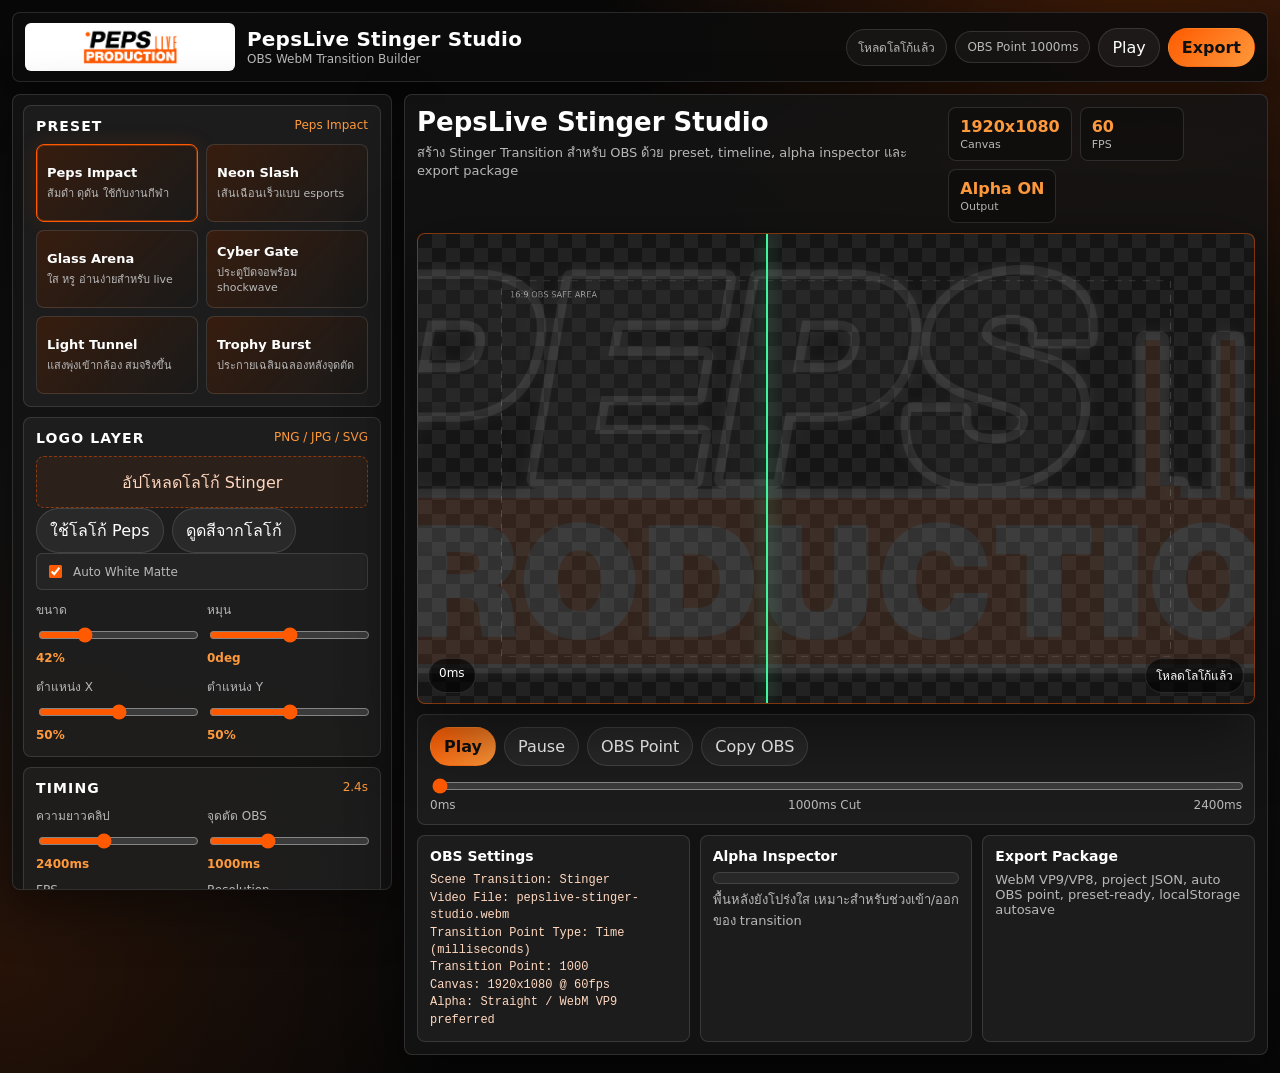
==== pepslive-stinger-studio/index.html @ f3d62029 "Add PepsLive Stinger Studio" ====
<!doctype html>
<html lang="th">
<head>
  <meta charset="utf-8" />
  <meta name="viewport" content="width=device-width, initial-scale=1" />
  <title>PepsLive Stinger Studio</title>
  <meta name="description" content="PepsLive Stinger Studio - OBS WebM transition builder for live sport production." />
  <link rel="stylesheet" href="assets/css/style.css" />
</head>
<body>
  <div class="app-shell">
    <header class="topbar">
      <div class="brand">
        <span class="brand-mark">
          <img src="assets/img/pepsproduction-logo.png" alt="PepsProduction" />
        </span>
        <span class="brand-copy">
          <strong>PepsLive Stinger Studio</strong>
          <small>OBS WebM Transition Builder</small>
        </span>
      </div>

      <div class="top-status">
        <span class="status-pill" id="autosaveStatus">Auto Save พร้อม</span>
        <span class="status-pill" id="obsPointBadge">OBS Point 1000ms</span>
        <button class="icon-btn" id="btnPlayTop" type="button" title="เล่นตัวอย่าง">Play</button>
        <button class="icon-btn primary" id="btnExportTop" type="button" title="Export WebM">Export</button>
      </div>
    </header>

    <main class="studio-grid">
      <aside class="control-panel">
        <section class="control-section">
          <div class="section-head">
            <h2>Preset</h2>
            <span id="presetName">Peps Impact</span>
          </div>
          <div class="preset-grid" id="presetGrid"></div>
        </section>

        <section class="control-section">
          <div class="section-head">
            <h2>Logo Layer</h2>
            <span>PNG / JPG / SVG</span>
          </div>
          <label class="file-drop">
            <input id="logoInput" type="file" accept="image/*" />
            <span>อัปโหลดโลโก้ Stinger</span>
          </label>
          <div class="button-row">
            <button class="tool-btn" id="btnResetLogo" type="button">ใช้โลโก้ Peps</button>
            <button class="tool-btn" id="btnAutoPalette" type="button">ดูดสีจากโลโก้</button>
          </div>
          <label class="switch-row">
            <input id="whiteMatte" type="checkbox" checked />
            <span>Auto White Matte</span>
          </label>
          <div class="field-grid two">
            <label>ขนาด
              <input id="logoSize" type="range" min="10" max="130" value="42" />
              <output id="logoSizeValue">42%</output>
            </label>
            <label>หมุน
              <input id="logoRotate" type="range" min="-30" max="30" value="0" />
              <output id="logoRotateValue">0deg</output>
            </label>
            <label>ตำแหน่ง X
              <input id="logoX" type="range" min="20" max="80" value="50" />
              <output id="logoXValue">50%</output>
            </label>
            <label>ตำแหน่ง Y
              <input id="logoY" type="range" min="20" max="80" value="50" />
              <output id="logoYValue">50%</output>
            </label>
          </div>
        </section>

        <section class="control-section">
          <div class="section-head">
            <h2>Timing</h2>
            <span id="durationBadge">2.4s</span>
          </div>
          <div class="field-grid two">
            <label>ความยาวคลิป
              <input id="duration" type="range" min="1200" max="4200" step="100" value="2400" />
              <output id="durationValue">2400ms</output>
            </label>
            <label>จุดตัด OBS
              <input id="transitionPoint" type="range" min="400" max="2400" step="50" value="1000" />
              <output id="transitionPointValue">1000ms</output>
            </label>
            <label>FPS
              <select id="fps">
                <option value="30">30</option>
                <option value="60" selected>60</option>
              </select>
            </label>
            <label>Resolution
              <select id="resolution">
                <option value="1280x720">1280 x 720</option>
                <option value="1920x1080" selected>1920 x 1080</option>
                <option value="2560x1440">2560 x 1440</option>
              </select>
            </label>
          </div>
        </section>

        <section class="control-section">
          <div class="section-head">
            <h2>Motion FX</h2>
            <span>Layer-based</span>
          </div>
          <div class="toggle-grid">
            <label><input id="enablePanels" type="checkbox" checked /> Curtain Panels</label>
            <label><input id="enableSweep" type="checkbox" checked /> Alpha Sweep</label>
            <label><input id="enableParticles" type="checkbox" checked /> Particles</label>
            <label><input id="enableShockwave" type="checkbox" checked /> Shockwave</label>
            <label><input id="enableBars" type="checkbox" checked /> Split Bars</label>
            <label><input id="enableLabel" type="checkbox" checked /> Title Badge</label>
          </div>
          <div class="field-grid two">
            <label>ความแรง
              <input id="intensity" type="range" min="10" max="100" value="72" />
              <output id="intensityValue">72%</output>
            </label>
            <label>องศาแสง
              <input id="sweepAngle" type="range" min="-45" max="45" value="22" />
              <output id="sweepAngleValue">22deg</output>
            </label>
            <label>Easing
              <select id="easing">
                <option value="cinematic" selected>Cinematic</option>
                <option value="snappy">Snappy</option>
                <option value="smooth">Smooth</option>
              </select>
            </label>
            <label>Title
              <input id="stingerLabel" type="text" value="PEPS LIVE" maxlength="18" />
            </label>
          </div>
        </section>

        <section class="control-section">
          <div class="section-head">
            <h2>Color & Export</h2>
            <span>OBS Ready</span>
          </div>
          <div class="color-grid">
            <label>Primary <input id="primaryColor" type="color" value="#ff5a00" /></label>
            <label>Secondary <input id="secondaryColor" type="color" value="#111111" /></label>
            <label>Glow <input id="glowColor" type="color" value="#ffffff" /></label>
            <label>Accent <input id="accentColor" type="color" value="#ff9a3c" /></label>
          </div>
          <div class="field-grid two">
            <label>Preview BG
              <select id="previewBg">
                <option value="checker" selected>Checker</option>
                <option value="dark">Dark Scene</option>
                <option value="bright">Bright Scene</option>
                <option value="court">Sport Court</option>
              </select>
            </label>
            <label>Bitrate
              <select id="bitrate">
                <option value="12000000">12 Mbps</option>
                <option value="25000000">25 Mbps</option>
                <option value="50000000" selected>50 Mbps</option>
                <option value="80000000">80 Mbps</option>
              </select>
            </label>
          </div>
          <div class="button-row">
            <button class="tool-btn primary" id="btnExport" type="button">บันทึก WebM</button>
            <button class="tool-btn" id="btnSaveJson" type="button">Save JSON</button>
            <label class="tool-btn file-inline">Load JSON<input id="loadJsonInput" type="file" accept=".json,application/json" /></label>
          </div>
        </section>
      </aside>

      <section class="preview-panel">
        <div class="preview-head">
          <div>
            <h1>PepsLive Stinger Studio</h1>
            <p>สร้าง Stinger Transition สำหรับ OBS ด้วย preset, timeline, alpha inspector และ export package</p>
          </div>
          <div class="metric-row">
            <span><b id="metricResolution">1920x1080</b><small>Canvas</small></span>
            <span><b id="metricFps">60</b><small>FPS</small></span>
            <span><b id="metricAlpha">Alpha ON</b><small>Output</small></span>
          </div>
        </div>

        <div class="canvas-shell" id="canvasShell">
          <canvas id="stageCanvas" width="1920" height="1080"></canvas>
          <div class="transition-line" id="transitionLine"></div>
          <div class="canvas-hud">
            <span id="timeReadout">0ms</span>
            <span id="exportState">Preview Ready</span>
          </div>
        </div>

        <div class="timeline-card">
          <div class="transport">
            <button class="round-btn primary" id="btnPlay" type="button">Play</button>
            <button class="round-btn" id="btnPause" type="button">Pause</button>
            <button class="round-btn" id="btnAtPoint" type="button">OBS Point</button>
            <button class="round-btn" id="btnCopyObs" type="button">Copy OBS</button>
          </div>
          <input id="timeline" class="timeline" type="range" min="0" max="1000" value="0" />
          <div class="timeline-labels">
            <span>0ms</span>
            <span id="timelinePointLabel">1000ms Cut</span>
            <span id="timelineEndLabel">2400ms</span>
          </div>
        </div>

        <div class="info-grid">
          <article class="info-card">
            <h3>OBS Settings</h3>
            <pre id="obsSettings"></pre>
          </article>
          <article class="info-card">
            <h3>Alpha Inspector</h3>
            <div class="alpha-track">
              <span id="alphaCoverage"></span>
            </div>
            <p id="alphaNote">พื้นหลังโปร่งใส ยกเว้นช่วง curtain/panels ที่ตั้งใจปิดจอ</p>
          </article>
          <article class="info-card">
            <h3>Export Package</h3>
            <p>WebM VP9/VP8, project JSON, auto OBS point, preset-ready, localStorage autosave</p>
          </article>
        </div>
      </section>
    </main>
  </div>

  <script src="assets/js/app.js"></script>
</body>
</html>
---- pepslive-stinger-studio/assets/css/style.css ----
:root {
  --bg: #080808;
  --bg-2: #111111;
  --panel: rgba(20, 20, 20, 0.86);
  --panel-solid: #151515;
  --card: rgba(255, 255, 255, 0.045);
  --line: rgba(255, 255, 255, 0.12);
  --line-strong: rgba(255, 90, 0, 0.46);
  --text: #ffffff;
  --muted: #b8b8b8;
  --soft: #777777;
  --orange: #ff5a00;
  --orange-2: #ff9a3c;
  --good: #42f59b;
  --warn: #ffd166;
  --bad: #ff6b6b;
  --shadow: 0 18px 55px rgba(0, 0, 0, 0.45);
  --radius: 8px;
}

* {
  box-sizing: border-box;
}

html,
body {
  min-height: 100%;
}

body {
  margin: 0;
  color: var(--text);
  font-family: "IBM Plex Sans Thai", "Segoe UI", Tahoma, system-ui, sans-serif;
  background:
    radial-gradient(circle at 90% -10%, rgba(255, 90, 0, 0.25), transparent 34%),
    radial-gradient(circle at 0% 90%, rgba(255, 90, 0, 0.12), transparent 28%),
    linear-gradient(180deg, #080808, #111111 48%, #070707);
}

button,
input,
select {
  font: inherit;
}

button {
  cursor: pointer;
}

.app-shell {
  width: min(1880px, calc(100vw - 24px));
  margin: 0 auto;
  padding: 12px 0 18px;
}

.topbar {
  min-height: 68px;
  display: flex;
  justify-content: space-between;
  gap: 12px;
  align-items: center;
  padding: 10px 12px;
  border: 1px solid var(--line);
  border-radius: var(--radius);
  background: rgba(13, 13, 13, 0.92);
  box-shadow: var(--shadow);
}

.brand {
  min-width: 0;
  display: flex;
  align-items: center;
  gap: 12px;
}

.brand-mark {
  width: 210px;
  height: 48px;
  display: flex;
  align-items: center;
  padding: 5px 9px;
  background: #ffffff;
  border-radius: 6px;
  overflow: hidden;
  flex-shrink: 0;
}

.brand-mark img {
  display: block;
  width: 100%;
  height: 100%;
  object-fit: contain;
}

.brand-copy {
  display: grid;
  gap: 2px;
  min-width: 0;
}

.brand-copy strong {
  font-size: 20px;
  line-height: 1.1;
  letter-spacing: 0.01em;
}

.brand-copy small {
  color: var(--muted);
  font-size: 12px;
}

.top-status,
.button-row,
.transport,
.metric-row {
  display: flex;
  align-items: center;
  gap: 8px;
  flex-wrap: wrap;
}

.top-status {
  justify-content: flex-end;
}

.status-pill {
  border: 1px solid var(--line);
  color: var(--muted);
  background: rgba(255, 255, 255, 0.04);
  padding: 8px 11px;
  border-radius: 999px;
  font-size: 12px;
  white-space: nowrap;
}

.icon-btn,
.tool-btn,
.round-btn {
  border: 1px solid var(--line);
  color: var(--text);
  background: rgba(255, 255, 255, 0.055);
  border-radius: 999px;
  padding: 9px 13px;
  transition: transform 0.16s ease, border-color 0.16s ease, background 0.16s ease;
}

.icon-btn:hover,
.tool-btn:hover,
.round-btn:hover {
  transform: translateY(-1px);
  border-color: var(--line-strong);
  background: rgba(255, 90, 0, 0.11);
}

.primary,
.tool-btn.primary,
.round-btn.primary {
  border-color: transparent;
  background: linear-gradient(135deg, var(--orange), var(--orange-2));
  color: #101010;
  font-weight: 800;
}

.studio-grid {
  display: grid;
  grid-template-columns: 380px minmax(0, 1fr);
  gap: 12px;
  margin-top: 12px;
}

.control-panel,
.preview-panel {
  min-width: 0;
  border: 1px solid var(--line);
  border-radius: var(--radius);
  background: var(--panel);
  box-shadow: var(--shadow);
}

.control-panel {
  height: calc(100vh - 104px);
  min-height: 740px;
  overflow: auto;
  padding: 10px;
}

.preview-panel {
  padding: 12px;
}

.control-section,
.info-card,
.timeline-card {
  border: 1px solid var(--line);
  border-radius: var(--radius);
  background: var(--card);
  padding: 12px;
}

.control-section + .control-section {
  margin-top: 10px;
}

.section-head,
.preview-head {
  display: flex;
  justify-content: space-between;
  gap: 12px;
  align-items: flex-start;
  margin-bottom: 10px;
}

.section-head h2,
.preview-head h1,
.info-card h3 {
  margin: 0;
}

.section-head h2 {
  font-size: 14px;
  color: #fff;
  text-transform: uppercase;
  letter-spacing: 0.08em;
}

.section-head span {
  color: var(--orange-2);
  font-size: 12px;
  text-align: right;
}

.preview-head h1 {
  font-size: 26px;
}

.preview-head p,
.info-card p {
  margin: 5px 0 0;
  color: var(--muted);
  font-size: 13px;
}

.metric-row span {
  min-width: 104px;
  display: grid;
  gap: 2px;
  padding: 9px 11px;
  border: 1px solid var(--line);
  border-radius: var(--radius);
  background: rgba(0, 0, 0, 0.24);
}

.metric-row b {
  color: var(--orange-2);
}

.metric-row small {
  color: var(--muted);
  font-size: 11px;
}

.preset-grid {
  display: grid;
  grid-template-columns: 1fr 1fr;
  gap: 8px;
}

.preset-card {
  min-height: 78px;
  border: 1px solid var(--line);
  color: var(--text);
  border-radius: var(--radius);
  background:
    linear-gradient(135deg, rgba(255, 90, 0, 0.16), rgba(255, 255, 255, 0.035)),
    #111111;
  padding: 10px;
  text-align: left;
}

.preset-card strong {
  display: block;
  font-size: 13px;
}

.preset-card small {
  display: block;
  color: var(--muted);
  margin-top: 4px;
  font-size: 11px;
}

.preset-card.active {
  border-color: var(--orange);
  box-shadow: inset 0 0 0 1px rgba(255, 90, 0, 0.35), 0 0 22px rgba(255, 90, 0, 0.12);
}

.file-drop {
  min-height: 52px;
  display: grid;
  place-items: center;
  border: 1px dashed var(--line-strong);
  border-radius: var(--radius);
  background: rgba(255, 90, 0, 0.07);
  color: #ffd6bf;
  cursor: pointer;
}

.file-drop input,
.file-inline input {
  display: none;
}

.field-grid {
  display: grid;
  gap: 10px;
  margin-top: 10px;
}

.field-grid.two {
  grid-template-columns: 1fr 1fr;
}

.field-grid label,
.color-grid label {
  display: grid;
  gap: 6px;
  color: var(--muted);
  font-size: 12px;
}

input[type="text"],
select {
  width: 100%;
  height: 38px;
  border: 1px solid var(--line);
  color: var(--text);
  background: rgba(5, 5, 5, 0.62);
  border-radius: 6px;
  padding: 0 10px;
  outline: none;
}

input[type="range"] {
  width: 100%;
  accent-color: var(--orange);
}

output {
  color: var(--orange-2);
  font-weight: 700;
  min-height: 16px;
}

.toggle-grid {
  display: grid;
  grid-template-columns: 1fr 1fr;
  gap: 8px;
}

.toggle-grid label,
.switch-row {
  display: flex;
  gap: 8px;
  align-items: center;
  color: var(--muted);
  font-size: 12px;
  padding: 8px;
  border: 1px solid var(--line);
  border-radius: 6px;
  background: rgba(255, 255, 255, 0.035);
}

.toggle-grid input,
.switch-row input {
  width: auto;
  accent-color: var(--orange);
}

.color-grid {
  display: grid;
  grid-template-columns: repeat(4, 1fr);
  gap: 8px;
}

input[type="color"] {
  width: 100%;
  height: 36px;
  border: 0;
  padding: 0;
  border-radius: 6px;
  background: transparent;
}

.canvas-shell {
  position: relative;
  width: 100%;
  aspect-ratio: 16 / 9;
  overflow: hidden;
  border: 1px solid var(--line-strong);
  border-radius: var(--radius);
  background-color: #151515;
  background-image:
    linear-gradient(45deg, rgba(255,255,255,.055) 25%, transparent 25%),
    linear-gradient(-45deg, rgba(255,255,255,.055) 25%, transparent 25%),
    linear-gradient(45deg, transparent 75%, rgba(255,255,255,.055) 75%),
    linear-gradient(-45deg, transparent 75%, rgba(255,255,255,.055) 75%);
  background-size: 28px 28px;
  background-position: 0 0, 0 14px, 14px -14px, -14px 0;
  box-shadow: 0 24px 70px rgba(0, 0, 0, 0.52);
}

.canvas-shell.bg-dark {
  background-image: radial-gradient(circle at 35% 20%, rgba(255, 90, 0, 0.17), transparent 32%), linear-gradient(135deg, #050505, #171717);
}

.canvas-shell.bg-bright {
  background-image: linear-gradient(135deg, #dadada, #ffffff);
}

.canvas-shell.bg-court {
  background-image:
    linear-gradient(90deg, rgba(255,255,255,.14) 1px, transparent 1px),
    linear-gradient(rgba(255,255,255,.12) 1px, transparent 1px),
    radial-gradient(circle at 50% 50%, transparent 0 72px, rgba(255,255,255,.35) 73px 76px, transparent 77px),
    linear-gradient(135deg, #101010, #251407 60%, #111111);
  background-size: 140px 140px, 140px 140px, 100% 100%, 100% 100%;
}

#stageCanvas {
  display: block;
  width: 100%;
  height: 100%;
}

.transition-line {
  position: absolute;
  inset-block: 0;
  width: 2px;
  left: 41.666%;
  background: var(--good);
  box-shadow: 0 0 16px rgba(66, 245, 155, 0.72);
  pointer-events: none;
}

.canvas-hud {
  position: absolute;
  left: 10px;
  right: 10px;
  bottom: 10px;
  display: flex;
  justify-content: space-between;
  gap: 10px;
  pointer-events: none;
}

.canvas-hud span {
  border: 1px solid var(--line);
  border-radius: 999px;
  color: var(--text);
  background: rgba(0, 0, 0, 0.62);
  padding: 7px 10px;
  font-size: 12px;
}

.timeline-card {
  margin-top: 10px;
}

.timeline {
  width: 100%;
  margin-top: 12px;
}

.timeline-labels {
  display: flex;
  justify-content: space-between;
  color: var(--muted);
  font-size: 12px;
}

.info-grid {
  display: grid;
  grid-template-columns: 1fr 1fr 1fr;
  gap: 10px;
  margin-top: 10px;
}

.info-card h3 {
  font-size: 14px;
  margin-bottom: 8px;
}

.info-card pre {
  margin: 0;
  color: #ffd8bf;
  white-space: pre-wrap;
  font-size: 12px;
  line-height: 1.45;
}

.alpha-track {
  height: 12px;
  overflow: hidden;
  border: 1px solid var(--line);
  border-radius: 999px;
  background: rgba(255, 255, 255, 0.055);
}

.alpha-track span {
  display: block;
  width: 0%;
  height: 100%;
  border-radius: inherit;
  background: linear-gradient(90deg, var(--orange), var(--good));
}

@media (max-width: 1180px) {
  .studio-grid,
  .info-grid {
    grid-template-columns: 1fr;
  }

  .control-panel {
    height: auto;
    min-height: auto;
  }
}

@media (max-width: 740px) {
  .app-shell {
    width: min(100vw - 12px, 1880px);
    padding-top: 6px;
  }

  .topbar,
  .preview-head {
    flex-direction: column;
    align-items: stretch;
  }

  .brand-mark {
    width: 156px;
  }

  .field-grid.two,
  .color-grid,
  .toggle-grid,
  .preset-grid {
    grid-template-columns: 1fr;
  }

  .metric-row span {
    min-width: calc(50% - 4px);
  }
}
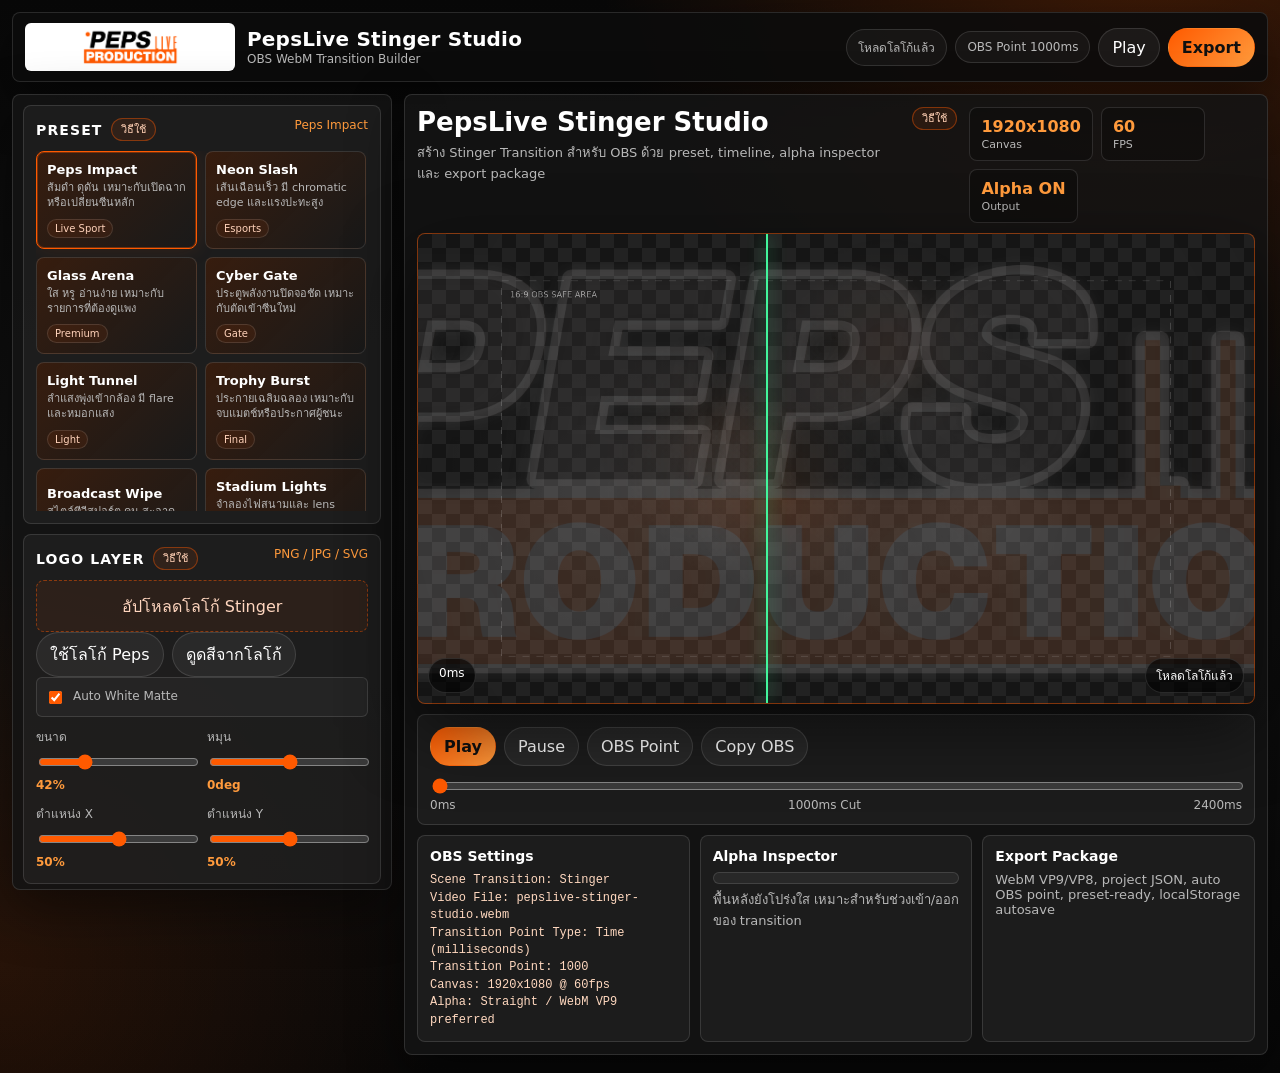
==== commit 02d9813b: "Enhance Stinger Studio effects and help UI" ====
--- a/pepslive-stinger-studio/index.html
+++ b/pepslive-stinger-studio/index.html
@@ -32,7 +32,10 @@
       <aside class="control-panel">
         <section class="control-section">
           <div class="section-head">
-            <h2>Preset</h2>
+            <div class="section-title">
+              <h2>Preset</h2>
+              <button class="help-btn" type="button" data-help="preset">วิธีใช้</button>
+            </div>
             <span id="presetName">Peps Impact</span>
           </div>
           <div class="preset-grid" id="presetGrid"></div>
@@ -40,7 +43,10 @@
 
         <section class="control-section">
           <div class="section-head">
-            <h2>Logo Layer</h2>
+            <div class="section-title">
+              <h2>Logo Layer</h2>
+              <button class="help-btn" type="button" data-help="logo">วิธีใช้</button>
+            </div>
             <span>PNG / JPG / SVG</span>
           </div>
           <label class="file-drop">
@@ -77,7 +83,10 @@
 
         <section class="control-section">
           <div class="section-head">
-            <h2>Timing</h2>
+            <div class="section-title">
+              <h2>Timing</h2>
+              <button class="help-btn" type="button" data-help="timing">วิธีใช้</button>
+            </div>
             <span id="durationBadge">2.4s</span>
           </div>
           <div class="field-grid two">
@@ -107,8 +116,11 @@
 
         <section class="control-section">
           <div class="section-head">
-            <h2>Motion FX</h2>
-            <span>Layer-based</span>
+            <div class="section-title">
+              <h2>Motion FX</h2>
+              <button class="help-btn" type="button" data-help="motion">วิธีใช้</button>
+            </div>
+            <span>Realistic Layers</span>
           </div>
           <div class="toggle-grid">
             <label><input id="enablePanels" type="checkbox" checked /> Curtain Panels</label>
@@ -116,6 +128,15 @@
             <label><input id="enableParticles" type="checkbox" checked /> Particles</label>
             <label><input id="enableShockwave" type="checkbox" checked /> Shockwave</label>
             <label><input id="enableBars" type="checkbox" checked /> Split Bars</label>
+            <label><input id="enableLightRays" type="checkbox" checked /> Light Rays</label>
+            <label><input id="enableLensFlare" type="checkbox" checked /> Lens Flare</label>
+            <label><input id="enableGlowMist" type="checkbox" checked /> Glow Mist</label>
+            <label><input id="enableEnergyRing" type="checkbox" checked /> Energy Ring</label>
+            <label><input id="enableChromatic" type="checkbox" checked /> Chromatic Edge</label>
+            <label><input id="enableShutter" type="checkbox" checked /> Shutter Wipe</label>
+            <label><input id="enableVignette" type="checkbox" checked /> Vignette</label>
+            <label><input id="enableCameraShake" type="checkbox" checked /> Camera Shake</label>
+            <label><input id="enableMotionBlur" type="checkbox" checked /> Motion Blur</label>
             <label><input id="enableLabel" type="checkbox" checked /> Title Badge</label>
           </div>
           <div class="field-grid two">
@@ -124,8 +145,12 @@
               <output id="intensityValue">72%</output>
             </label>
             <label>องศาแสง
-              <input id="sweepAngle" type="range" min="-45" max="45" value="22" />
+              <input id="sweepAngle" type="range" min="0" max="360" step="1" value="22" />
               <output id="sweepAngleValue">22deg</output>
+            </label>
+            <label>ความสมจริง
+              <input id="realism" type="range" min="0" max="100" value="68" />
+              <output id="realismValue">68%</output>
             </label>
             <label>Easing
               <select id="easing">
@@ -142,7 +167,10 @@
 
         <section class="control-section">
           <div class="section-head">
-            <h2>Color & Export</h2>
+            <div class="section-title">
+              <h2>Color & Export</h2>
+              <button class="help-btn" type="button" data-help="export">วิธีใช้</button>
+            </div>
             <span>OBS Ready</span>
           </div>
           <div class="color-grid">
@@ -183,6 +211,7 @@
             <h1>PepsLive Stinger Studio</h1>
             <p>สร้าง Stinger Transition สำหรับ OBS ด้วย preset, timeline, alpha inspector และ export package</p>
           </div>
+          <button class="help-btn preview-help" type="button" data-help="preview">วิธีใช้</button>
           <div class="metric-row">
             <span><b id="metricResolution">1920x1080</b><small>Canvas</small></span>
             <span><b id="metricFps">60</b><small>FPS</small></span>
@@ -235,6 +264,19 @@
     </main>
   </div>
 
+  <div class="modal-backdrop" id="helpModal" hidden>
+    <div class="help-modal" role="dialog" aria-modal="true" aria-labelledby="helpTitle">
+      <div class="help-modal-head">
+        <div>
+          <h2 id="helpTitle">วิธีใช้</h2>
+          <p id="helpIntro">คำอธิบายหมวดนี้</p>
+        </div>
+        <button class="modal-close" id="helpClose" type="button" aria-label="ปิด">×</button>
+      </div>
+      <div class="help-body" id="helpBody"></div>
+    </div>
+  </div>
+
   <script src="assets/js/app.js"></script>
 </body>
 </html>
--- a/pepslive-stinger-studio/assets/css/style.css
+++ b/pepslive-stinger-studio/assets/css/style.css
@@ -47,6 +47,10 @@
   cursor: pointer;
 }
 
+[hidden] {
+  display: none !important;
+}
+
 .app-shell {
   width: min(1880px, calc(100vw - 24px));
   margin: 0 auto;
@@ -210,6 +214,13 @@
   margin-bottom: 10px;
 }
 
+.section-title {
+  display: flex;
+  min-width: 0;
+  align-items: center;
+  gap: 8px;
+}
+
 .section-head h2,
 .preview-head h1,
 .info-card h3 {
@@ -229,6 +240,27 @@
   text-align: right;
 }
 
+.help-btn {
+  border: 1px solid rgba(255, 90, 0, 0.42);
+  color: #ffd0b4;
+  background: rgba(255, 90, 0, 0.09);
+  border-radius: 999px;
+  padding: 5px 9px;
+  font-size: 11px;
+  line-height: 1;
+  white-space: nowrap;
+}
+
+.help-btn:hover {
+  background: rgba(255, 90, 0, 0.18);
+  border-color: rgba(255, 154, 60, 0.78);
+}
+
+.preview-help {
+  margin-left: auto;
+  align-self: flex-start;
+}
+
 .preview-head h1 {
   font-size: 26px;
 }
@@ -263,10 +295,13 @@
   display: grid;
   grid-template-columns: 1fr 1fr;
   gap: 8px;
+  max-height: 360px;
+  overflow: auto;
+  padding-right: 2px;
 }
 
 .preset-card {
-  min-height: 78px;
+  min-height: 92px;
   border: 1px solid var(--line);
   color: var(--text);
   border-radius: var(--radius);
@@ -287,6 +322,19 @@
   color: var(--muted);
   margin-top: 4px;
   font-size: 11px;
+  line-height: 1.35;
+}
+
+.preset-card em {
+  display: inline-flex;
+  margin-top: 8px;
+  border: 1px solid rgba(255, 255, 255, 0.12);
+  border-radius: 999px;
+  color: #ffd2ba;
+  font-size: 10px;
+  font-style: normal;
+  padding: 3px 7px;
+  background: rgba(255, 90, 0, 0.08);
 }
 
 .preset-card.active {
@@ -364,10 +412,12 @@
   align-items: center;
   color: var(--muted);
   font-size: 12px;
+  line-height: 1.28;
   padding: 8px;
   border: 1px solid var(--line);
   border-radius: 6px;
   background: rgba(255, 255, 255, 0.035);
+  min-height: 40px;
 }
 
 .toggle-grid input,
@@ -514,6 +564,99 @@
   background: linear-gradient(90deg, var(--orange), var(--good));
 }
 
+.modal-backdrop {
+  position: fixed;
+  inset: 0;
+  z-index: 40;
+  display: grid;
+  place-items: center;
+  padding: 18px;
+  background: rgba(0, 0, 0, 0.72);
+  backdrop-filter: blur(8px);
+}
+
+.help-modal {
+  width: min(760px, 100%);
+  max-height: min(760px, 90vh);
+  overflow: auto;
+  border: 1px solid rgba(255, 90, 0, 0.38);
+  border-radius: 10px;
+  background:
+    radial-gradient(circle at 90% 0%, rgba(255, 90, 0, 0.18), transparent 36%),
+    #121212;
+  box-shadow: 0 30px 90px rgba(0, 0, 0, 0.62);
+}
+
+.help-modal-head {
+  display: flex;
+  justify-content: space-between;
+  gap: 16px;
+  align-items: flex-start;
+  padding: 18px 18px 10px;
+  border-bottom: 1px solid var(--line);
+}
+
+.help-modal h2 {
+  margin: 0;
+  font-size: 24px;
+}
+
+.help-modal-head p {
+  margin: 6px 0 0;
+  color: var(--muted);
+  font-size: 13px;
+}
+
+.modal-close {
+  width: 36px;
+  height: 36px;
+  flex: 0 0 auto;
+  border: 1px solid var(--line);
+  border-radius: 999px;
+  color: var(--text);
+  background: rgba(255, 255, 255, 0.06);
+  font-size: 24px;
+  line-height: 1;
+}
+
+.help-body {
+  padding: 16px 18px 18px;
+  color: #e8e8e8;
+}
+
+.help-body h3 {
+  margin: 0 0 8px;
+  color: var(--orange-2);
+  font-size: 15px;
+}
+
+.help-body p {
+  margin: 0 0 12px;
+  color: var(--muted);
+  font-size: 13px;
+  line-height: 1.65;
+}
+
+.help-body ul {
+  margin: 0 0 16px;
+  padding-left: 20px;
+}
+
+.help-body li {
+  margin: 7px 0;
+  color: #f3f3f3;
+  font-size: 13px;
+  line-height: 1.55;
+}
+
+.help-callout {
+  border: 1px solid rgba(255, 90, 0, 0.34);
+  border-radius: 8px;
+  background: rgba(255, 90, 0, 0.08);
+  padding: 11px 12px;
+  color: #ffd8c0;
+}
+
 @media (max-width: 1180px) {
   .studio-grid,
   .info-grid {
@@ -536,6 +679,11 @@
   .preview-head {
     flex-direction: column;
     align-items: stretch;
+  }
+
+  .preview-help {
+    margin-left: 0;
+    align-self: flex-start;
   }
 
   .brand-mark {
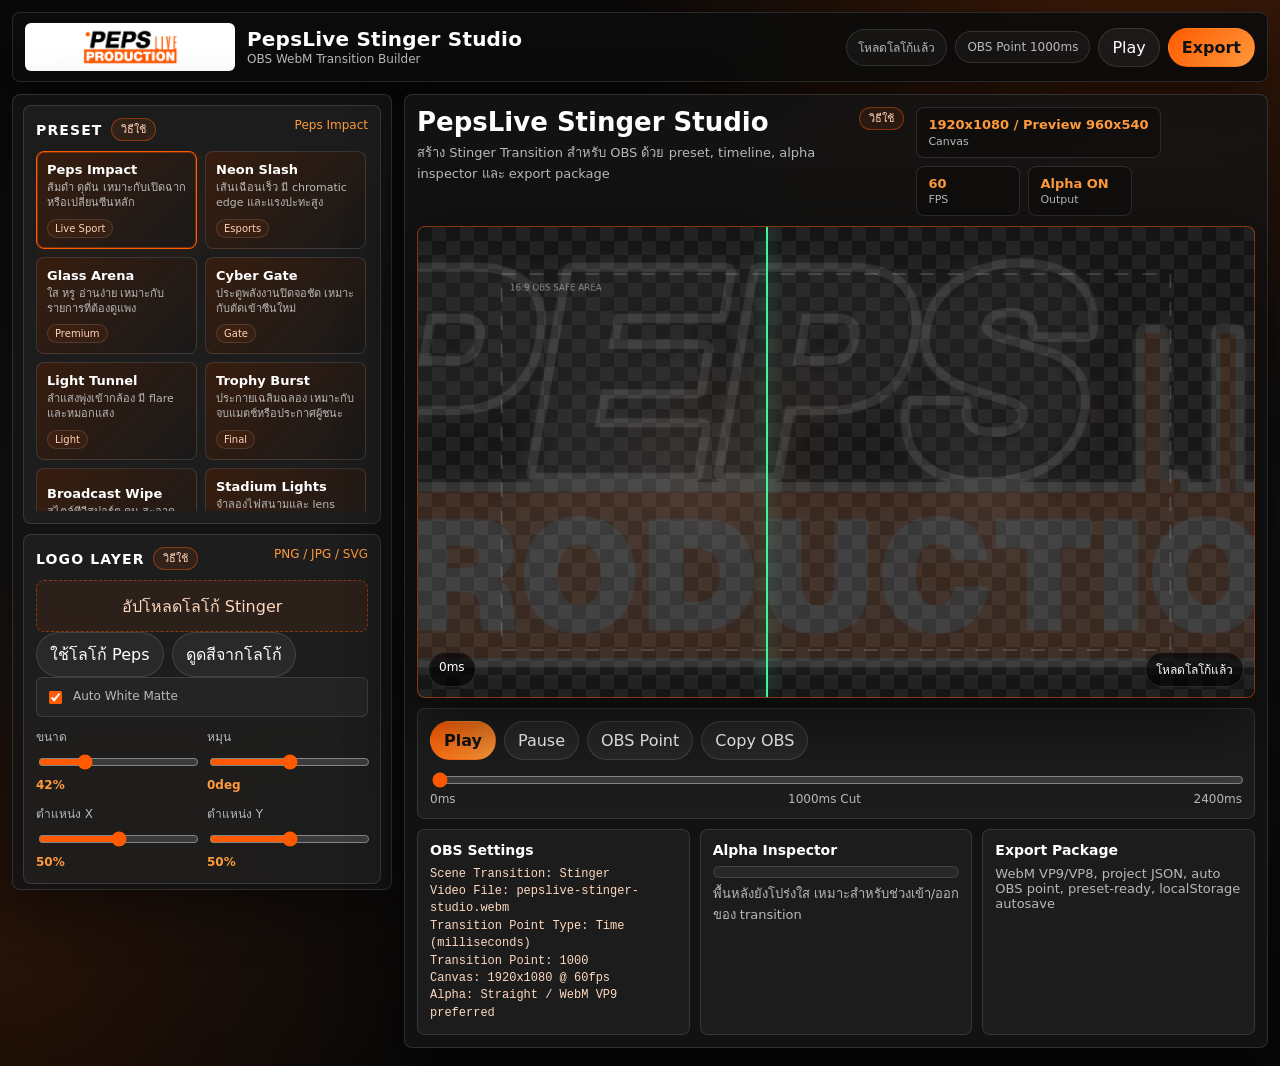
==== commit 40d05d34: "Smooth preview and stabilize WebM export" ====
--- a/pepslive-stinger-studio/index.html
+++ b/pepslive-stinger-studio/index.html
@@ -111,6 +111,13 @@
                 <option value="2560x1440">2560 x 1440</option>
               </select>
             </label>
+            <label>Preview Quality
+              <select id="previewQuality">
+                <option value="smooth" selected>Smooth Preview</option>
+                <option value="balanced">Balanced</option>
+                <option value="full">Full Quality</option>
+              </select>
+            </label>
           </div>
         </section>
 
--- a/pepslive-stinger-studio/assets/css/style.css
+++ b/pepslive-stinger-studio/assets/css/style.css
@@ -284,6 +284,9 @@
 
 .metric-row b {
   color: var(--orange-2);
+  font-size: 13px;
+  line-height: 1.2;
+  overflow-wrap: anywhere;
 }
 
 .metric-row small {
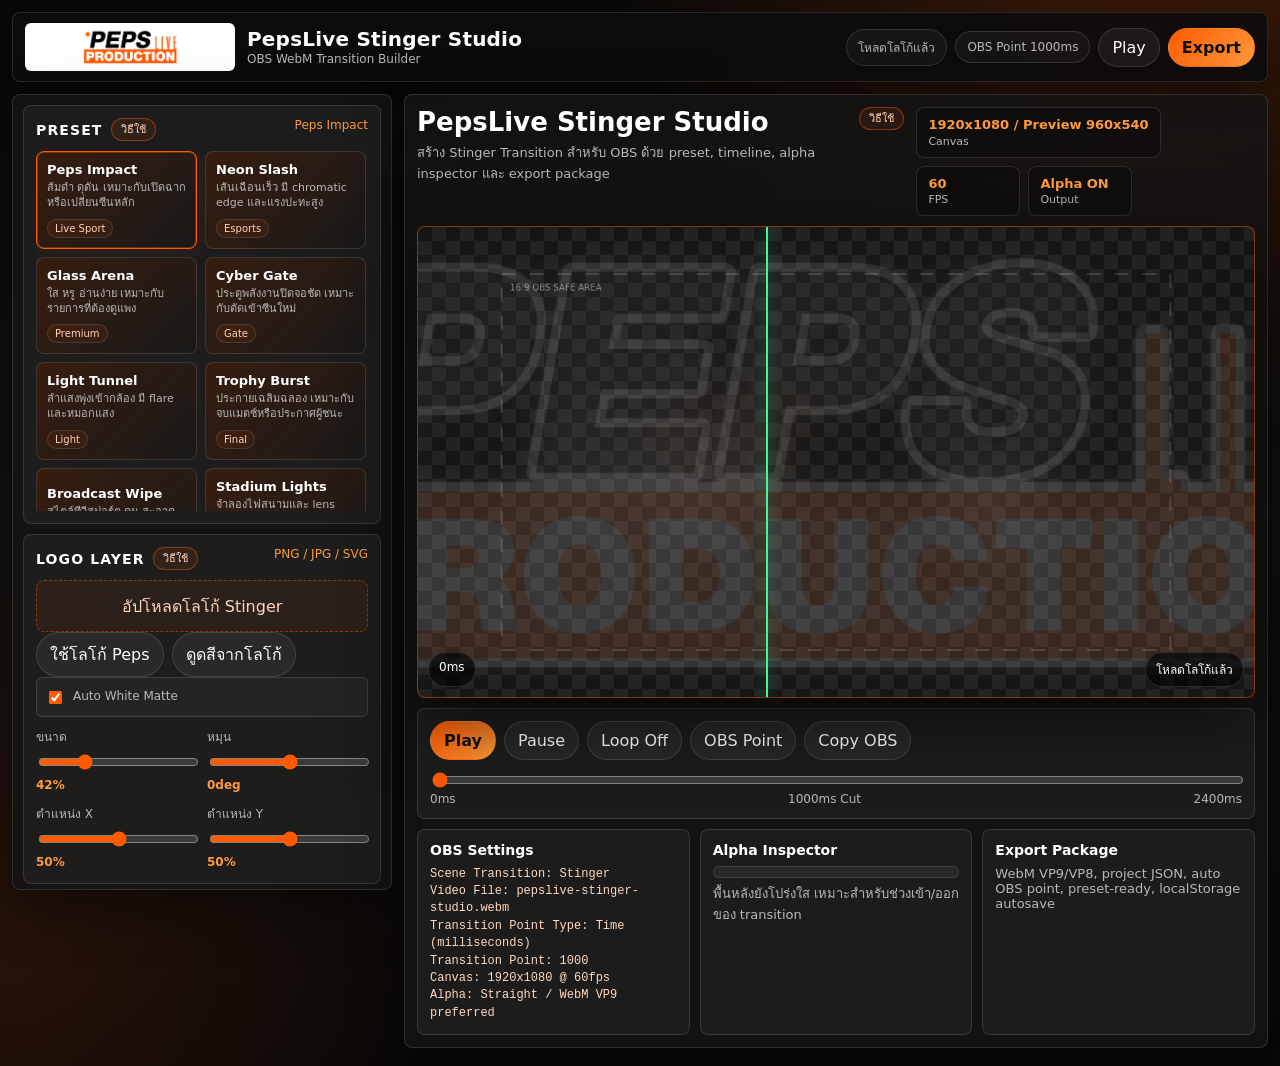
==== commit 72b4b1cd: "Add loop preview control" ====
--- a/pepslive-stinger-studio/index.html
+++ b/pepslive-stinger-studio/index.html
@@ -239,6 +239,7 @@
           <div class="transport">
             <button class="round-btn primary" id="btnPlay" type="button">Play</button>
             <button class="round-btn" id="btnPause" type="button">Pause</button>
+            <button class="round-btn" id="btnLoop" type="button" aria-pressed="false">Loop Off</button>
             <button class="round-btn" id="btnAtPoint" type="button">OBS Point</button>
             <button class="round-btn" id="btnCopyObs" type="button">Copy OBS</button>
           </div>
--- a/pepslive-stinger-studio/assets/css/style.css
+++ b/pepslive-stinger-studio/assets/css/style.css
@@ -165,6 +165,13 @@
   font-weight: 800;
 }
 
+.round-btn.active {
+  border-color: rgba(66, 245, 155, 0.68);
+  color: #d9ffe8;
+  background: rgba(66, 245, 155, 0.14);
+  box-shadow: inset 0 0 0 1px rgba(66, 245, 155, 0.14), 0 0 18px rgba(66, 245, 155, 0.1);
+}
+
 .studio-grid {
   display: grid;
   grid-template-columns: 380px minmax(0, 1fr);
